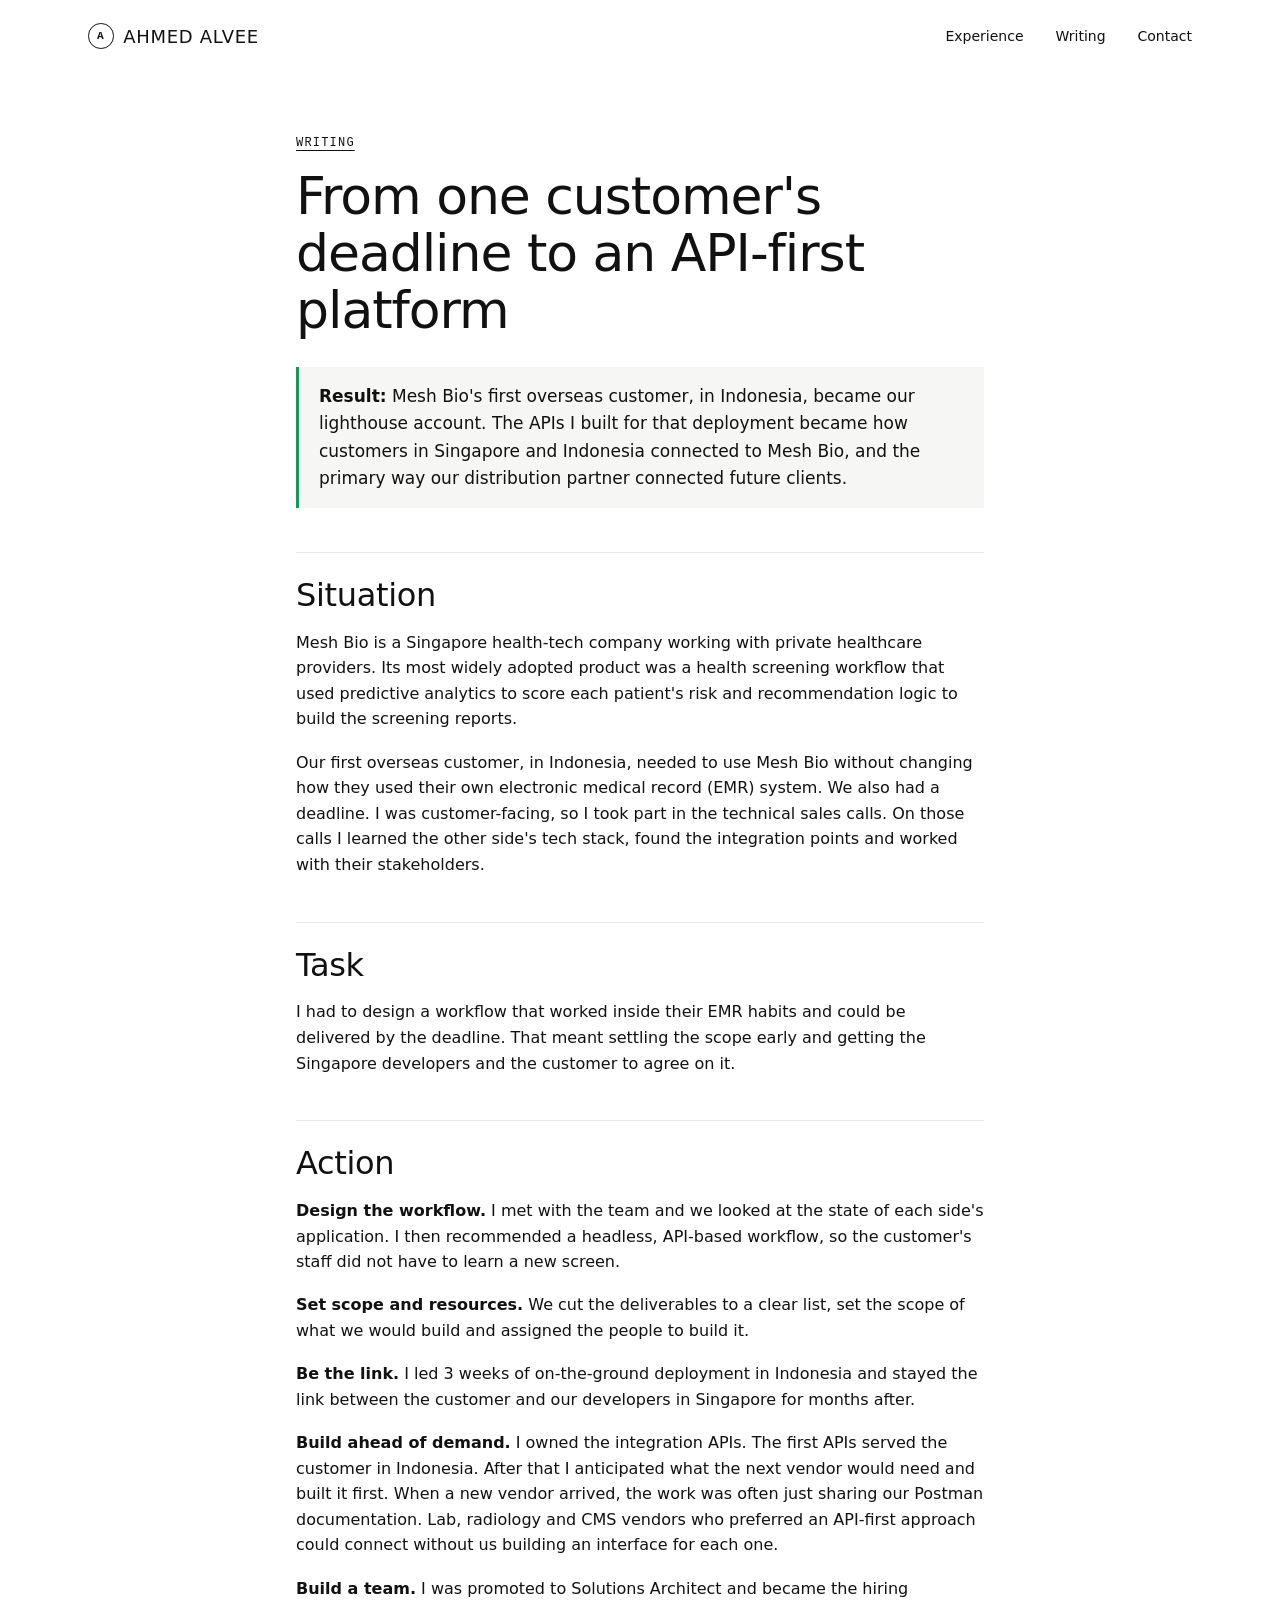
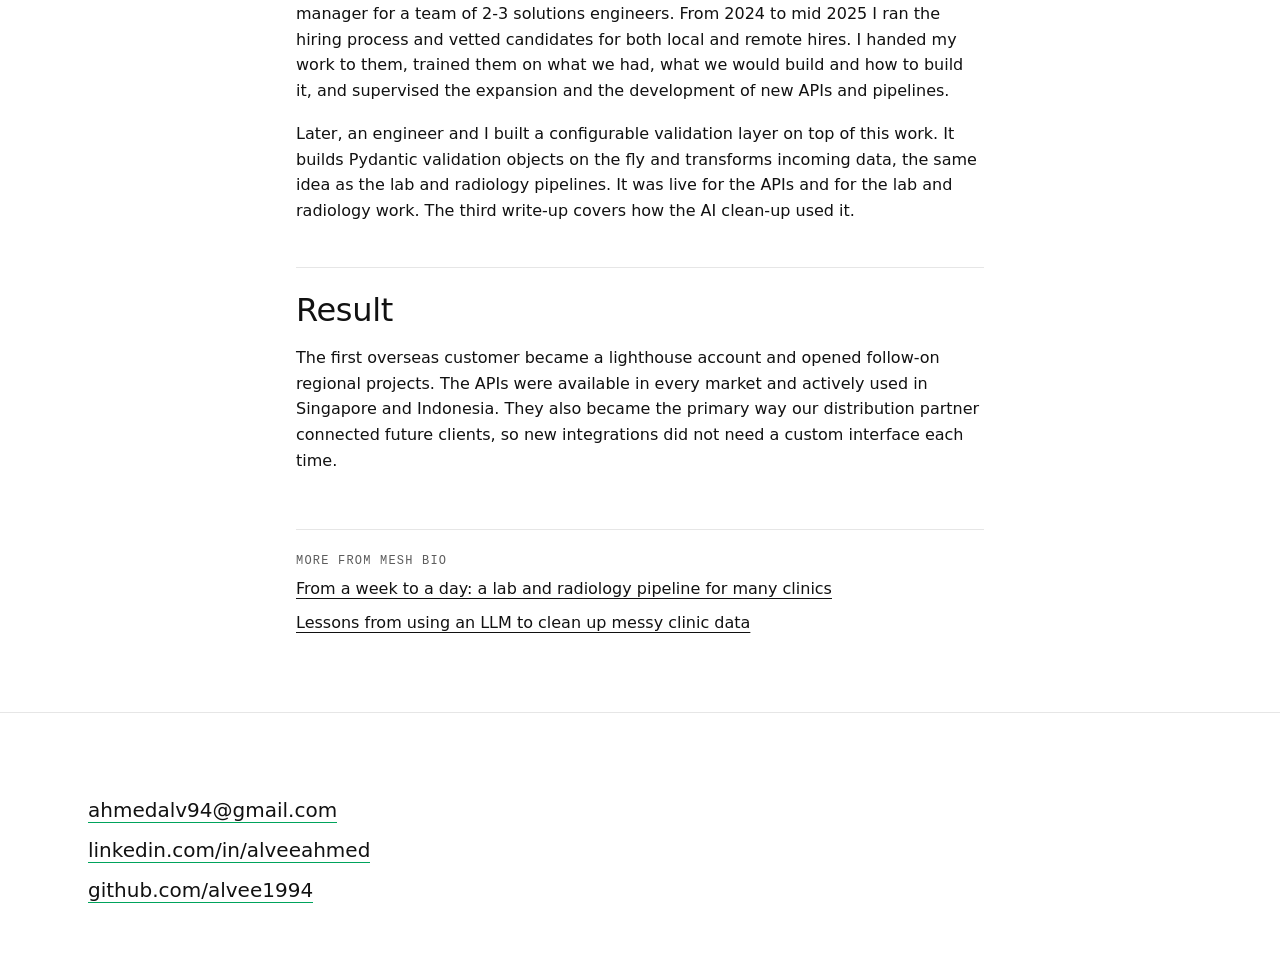
==== writing/apis.html @ e2379739 "feat: add three Mesh Bio write-ups and refresh experience copy Add writing/ pages (pipeline, integra" ====
<!doctype html>
<html lang="en">
<head>
<meta charset="utf-8">
<meta name="viewport" content="width=device-width,initial-scale=1">
<meta http-equiv="Content-Security-Policy" content="default-src 'none'; style-src 'self' https://fonts.googleapis.com; font-src https://fonts.gstatic.com; img-src 'self' data:; base-uri 'none'; form-action 'none'">
<title>From one customer&#x27;s deadline to an API-first platform | Ahmed Alvee</title>
<meta name="description" content="Mesh Bio&#x27;s first overseas customer, in Indonesia, became our lighthouse account. The APIs I built for that deployment became how customers in Singapore and Indonesia connected to Mesh Bio, and the primary way our distribution partner connected future clients.">
<meta name="author" content="Ahmed Alvee">
<meta name="robots" content="index, follow, max-snippet:-1, max-image-preview:large">
<link rel="canonical" href="https://alvee1994.github.io/portfolio/writing/apis.html">
<meta property="og:type" content="article">
<meta property="og:title" content="From one customer&#x27;s deadline to an API-first platform">
<meta property="og:description" content="Mesh Bio&#x27;s first overseas customer, in Indonesia, became our lighthouse account. The APIs I built for that deployment became how customers in Singapore and Indonesia connected to Mesh Bio, and the primary way our distribution partner connected future clients.">
<meta property="og:url" content="https://alvee1994.github.io/portfolio/writing/apis.html">
<meta property="og:image" content="https://alvee1994.github.io/portfolio/assets/ahmed-alvee.jpg">
<meta name="twitter:card" content="summary">
<link rel="stylesheet" href="https://fonts.googleapis.com/css2?family=Inter:wght@400;600&family=JetBrains+Mono:wght@400;500;600&family=Space+Grotesk:wght@400;500&display=swap">
<link rel="stylesheet" href="style.css">
</head>
<body>
<div class="bar"><div class="wrap"><b><i>A</i><a href="../">Ahmed Alvee</a></b><a href="../#work">Experience</a><a href="../#writing">Writing</a><a href="../#contact">Contact</a></div></div>
<main class="wrap article">
<p class="crumb"><a href="../#writing">Writing</a></p>
<h1>From one customer&#x27;s deadline to an API-first platform</h1>
<p class="result"><strong>Result:</strong> Mesh Bio's first overseas customer, in Indonesia, became our lighthouse account. The APIs I built for that deployment became how customers in Singapore and Indonesia connected to Mesh Bio, and the primary way our distribution partner connected future clients.</p>
<h2>Situation</h2>
<p>Mesh Bio is a Singapore health-tech company working with private healthcare providers. Its most widely adopted product was a health screening workflow that used predictive analytics to score each patient's risk and recommendation logic to build the screening reports.</p>
<p>Our first overseas customer, in Indonesia, needed to use Mesh Bio without changing how they used their own electronic medical record (EMR) system. We also had a deadline. I was customer-facing, so I took part in the technical sales calls. On those calls I learned the other side's tech stack, found the integration points and worked with their stakeholders.</p>
<h2>Task</h2>
<p>I had to design a workflow that worked inside their EMR habits and could be delivered by the deadline. That meant settling the scope early and getting the Singapore developers and the customer to agree on it.</p>
<h2>Action</h2>
<p><strong>Design the workflow.</strong> I met with the team and we looked at the state of each side's application. I then recommended a headless, API-based workflow, so the customer's staff did not have to learn a new screen.</p>
<p><strong>Set scope and resources.</strong> We cut the deliverables to a clear list, set the scope of what we would build and assigned the people to build it.</p>
<p><strong>Be the link.</strong> I led 3 weeks of on-the-ground deployment in Indonesia and stayed the link between the customer and our developers in Singapore for months after.</p>
<p><strong>Build ahead of demand.</strong> I owned the integration APIs. The first APIs served the customer in Indonesia. After that I anticipated what the next vendor would need and built it first. When a new vendor arrived, the work was often just sharing our Postman documentation. Lab, radiology and CMS vendors who preferred an API-first approach could connect without us building an interface for each one.</p>
<p><strong>Build a team.</strong> I was promoted to Solutions Architect and became the hiring manager for a team of 2-3 solutions engineers. From 2024 to mid 2025 I ran the hiring process and vetted candidates for both local and remote hires. I handed my work to them, trained them on what we had, what we would build and how to build it, and supervised the expansion and the development of new APIs and pipelines.</p>
<p>Later, an engineer and I built a configurable validation layer on top of this work. It builds Pydantic validation objects on the fly and transforms incoming data, the same idea as the lab and radiology pipelines. It was live for the APIs and for the lab and radiology work. The third write-up covers how the AI clean-up used it.</p>
<h2>Result</h2>
<p>The first overseas customer became a lighthouse account and opened follow-on regional projects. The APIs were available in every market and actively used in Singapore and Indonesia. They also became the primary way our distribution partner connected future clients, so new integrations did not need a custom interface each time.</p>
<nav class="more" aria-label="More writing">
<span>More from Mesh Bio</span>
<a href="pipeline.html">From a week to a day: a lab and radiology pipeline for many clinics</a>
<a href="llm-lessons.html">Lessons from using an LLM to clean up messy clinic data</a>
</nav>
</main>
<footer id="contact"><div class="wrap"><p><a href="mailto:ahmedalv94@gmail.com">ahmedalv94@gmail.com</a><br><a href="https://linkedin.com/in/alveeahmed">linkedin.com/in/alveeahmed</a><br><a href="https://github.com/alvee1994">github.com/alvee1994</a></p></div></footer>
</body>
</html>
---- writing/style.css ----
:root { --accent:#00a35c; --ink:#111; --muted:#5c5c5c; --line:#e6e6e6; --bg:#fff; --soft:#f6f6f4;
  --mono:"JetBrains Mono",ui-monospace,monospace; --sans:"Space Grotesk",system-ui,sans-serif; }
* { box-sizing:border-box; }
html { scroll-behavior:smooth; }
body { margin:0; background:var(--bg); color:var(--ink); font:1rem/1.6 Inter,system-ui,sans-serif; -webkit-font-smoothing:antialiased; }
a { color:inherit; }
.wrap { max-width:72rem; margin:0 auto; padding:0 1.5rem; }
h1, h2 { font-family:var(--sans); font-weight:400; margin:0; }

.bar { position:sticky; top:0; z-index:4; background:rgba(255,255,255,.85); -webkit-backdrop-filter:blur(12px); backdrop-filter:blur(12px); }
.bar .wrap { display:flex; align-items:center; gap:2rem; height:4.5rem; font-size:.875rem; }
.bar b { font:500 1.125rem var(--sans); letter-spacing:.04em; text-transform:uppercase; margin-right:auto; display:flex; align-items:center; gap:.6rem; }
.bar b a { text-decoration:none; }
.bar b i { width:1.6rem; height:1.6rem; border:1.5px solid var(--ink); border-radius:50%; display:grid; place-items:center; font:600 .7rem var(--mono); font-style:normal; }
.bar a { text-decoration:none; }
.bar a:hover { color:var(--accent); }
@media (max-width:40rem) {
  body { overflow-x:hidden; }
  .bar .wrap { gap:1rem; height:3.75rem; font-size:.8125rem; }
  .bar b { font-size:.9375rem; white-space:nowrap; }
}

.article { max-width:46rem; padding-top:clamp(2rem,5vw,4rem); padding-bottom:clamp(3rem,6vw,5rem); }
.crumb { font:500 .75rem var(--mono); letter-spacing:.1em; text-transform:uppercase; margin:0 0 1.5rem; }
.crumb a { text-decoration:underline; text-underline-offset:4px; }
.crumb a:hover { color:var(--accent); }
.article h1 { font-size:clamp(2rem,5vw,3.25rem); line-height:1.1; letter-spacing:-.02em; margin-bottom:1.75rem; }
.article h2 { font-size:clamp(1.5rem,3vw,2rem); line-height:1.15; letter-spacing:-.01em; margin:2.75rem 0 1rem; padding-top:1.5rem; border-top:1px solid var(--line); }
.article p { margin:0 0 1.1rem; }
.article p.result { border-left:3px solid var(--accent); background:var(--soft); padding:1rem 1.25rem; font-size:1.0625rem; margin-bottom:1.5rem; }
.article pre { background:var(--soft); border:1px solid var(--line); padding:1rem 1.25rem; overflow-x:auto; font:.8125rem/1.6 var(--mono); margin:0 0 1.25rem; }
.article em { color:var(--muted); }

.more { margin-top:3.5rem; padding-top:1.5rem; border-top:1px solid var(--line); display:flex; flex-direction:column; gap:.5rem; }
.more span { font:500 .75rem var(--mono); letter-spacing:.1em; text-transform:uppercase; color:var(--muted); }
.more a { text-decoration:underline; text-underline-offset:4px; }
.more a:hover { color:var(--accent); }

footer { padding:clamp(3rem,6vw,5rem) 0 4rem; border-top:1px solid var(--line); }
footer p { font:400 1.25rem/2 var(--sans); margin:0; }
footer a { text-decoration:none; border-bottom:1px solid var(--accent); }
footer a:hover { color:var(--accent); }

@media (prefers-reduced-motion:reduce) { html { scroll-behavior:auto; } }
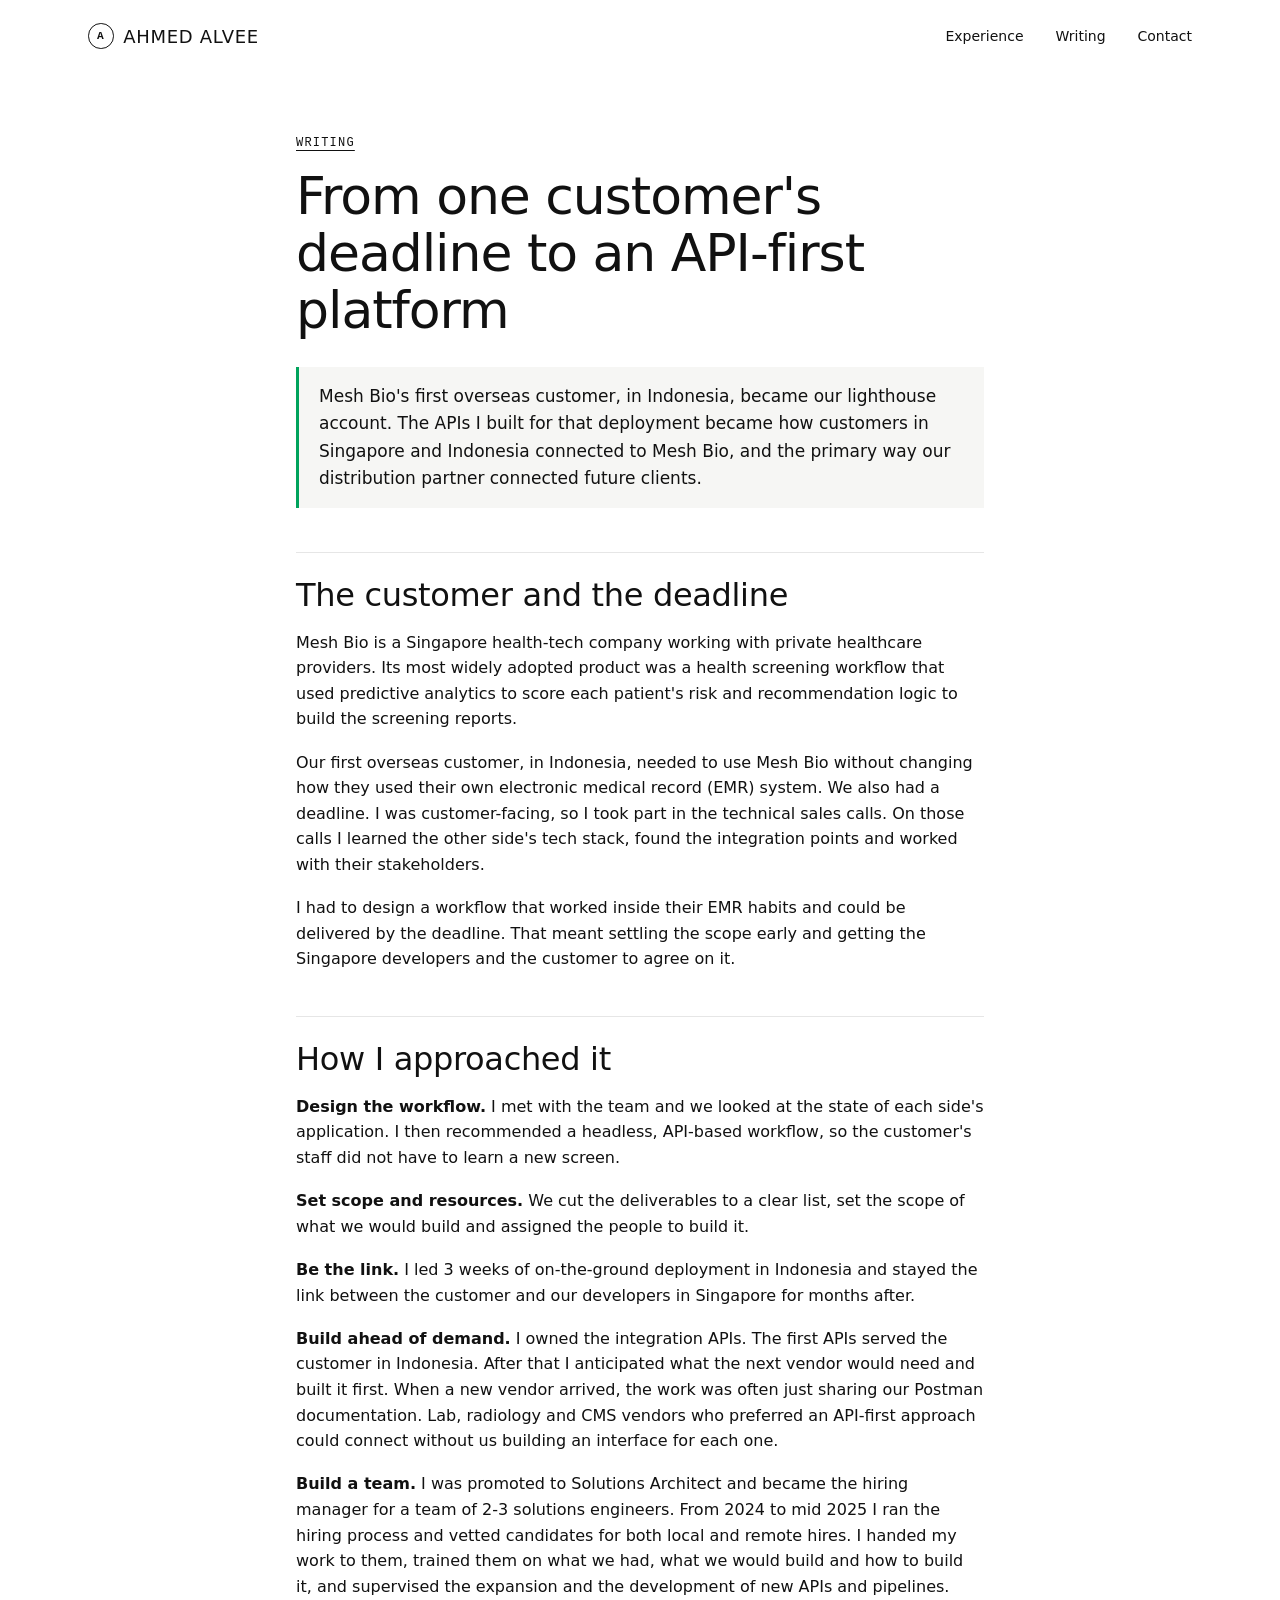
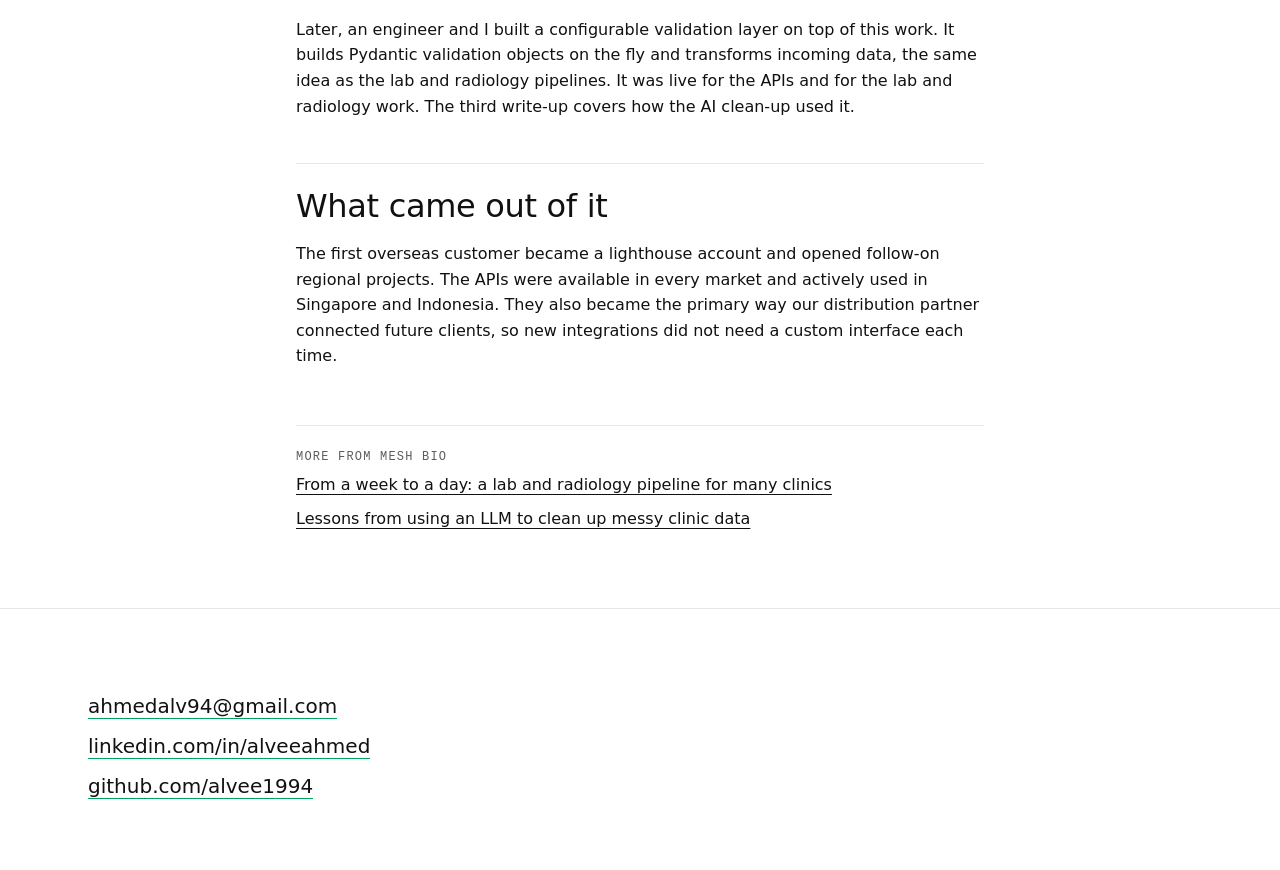
==== commit fd39d119: "fix: drop STAR labels from write-up headings and lead Use topical headings and a plain lead paragrap" ====
--- a/writing/apis.html
+++ b/writing/apis.html
@@ -23,20 +23,19 @@
 <main class="wrap article">
 <p class="crumb"><a href="../#writing">Writing</a></p>
 <h1>From one customer&#x27;s deadline to an API-first platform</h1>
-<p class="result"><strong>Result:</strong> Mesh Bio's first overseas customer, in Indonesia, became our lighthouse account. The APIs I built for that deployment became how customers in Singapore and Indonesia connected to Mesh Bio, and the primary way our distribution partner connected future clients.</p>
-<h2>Situation</h2>
+<p class="result">Mesh Bio's first overseas customer, in Indonesia, became our lighthouse account. The APIs I built for that deployment became how customers in Singapore and Indonesia connected to Mesh Bio, and the primary way our distribution partner connected future clients.</p>
+<h2>The customer and the deadline</h2>
 <p>Mesh Bio is a Singapore health-tech company working with private healthcare providers. Its most widely adopted product was a health screening workflow that used predictive analytics to score each patient's risk and recommendation logic to build the screening reports.</p>
 <p>Our first overseas customer, in Indonesia, needed to use Mesh Bio without changing how they used their own electronic medical record (EMR) system. We also had a deadline. I was customer-facing, so I took part in the technical sales calls. On those calls I learned the other side's tech stack, found the integration points and worked with their stakeholders.</p>
-<h2>Task</h2>
 <p>I had to design a workflow that worked inside their EMR habits and could be delivered by the deadline. That meant settling the scope early and getting the Singapore developers and the customer to agree on it.</p>
-<h2>Action</h2>
+<h2>How I approached it</h2>
 <p><strong>Design the workflow.</strong> I met with the team and we looked at the state of each side's application. I then recommended a headless, API-based workflow, so the customer's staff did not have to learn a new screen.</p>
 <p><strong>Set scope and resources.</strong> We cut the deliverables to a clear list, set the scope of what we would build and assigned the people to build it.</p>
 <p><strong>Be the link.</strong> I led 3 weeks of on-the-ground deployment in Indonesia and stayed the link between the customer and our developers in Singapore for months after.</p>
 <p><strong>Build ahead of demand.</strong> I owned the integration APIs. The first APIs served the customer in Indonesia. After that I anticipated what the next vendor would need and built it first. When a new vendor arrived, the work was often just sharing our Postman documentation. Lab, radiology and CMS vendors who preferred an API-first approach could connect without us building an interface for each one.</p>
 <p><strong>Build a team.</strong> I was promoted to Solutions Architect and became the hiring manager for a team of 2-3 solutions engineers. From 2024 to mid 2025 I ran the hiring process and vetted candidates for both local and remote hires. I handed my work to them, trained them on what we had, what we would build and how to build it, and supervised the expansion and the development of new APIs and pipelines.</p>
 <p>Later, an engineer and I built a configurable validation layer on top of this work. It builds Pydantic validation objects on the fly and transforms incoming data, the same idea as the lab and radiology pipelines. It was live for the APIs and for the lab and radiology work. The third write-up covers how the AI clean-up used it.</p>
-<h2>Result</h2>
+<h2>What came out of it</h2>
 <p>The first overseas customer became a lighthouse account and opened follow-on regional projects. The APIs were available in every market and actively used in Singapore and Indonesia. They also became the primary way our distribution partner connected future clients, so new integrations did not need a custom interface each time.</p>
 <nav class="more" aria-label="More writing">
 <span>More from Mesh Bio</span>
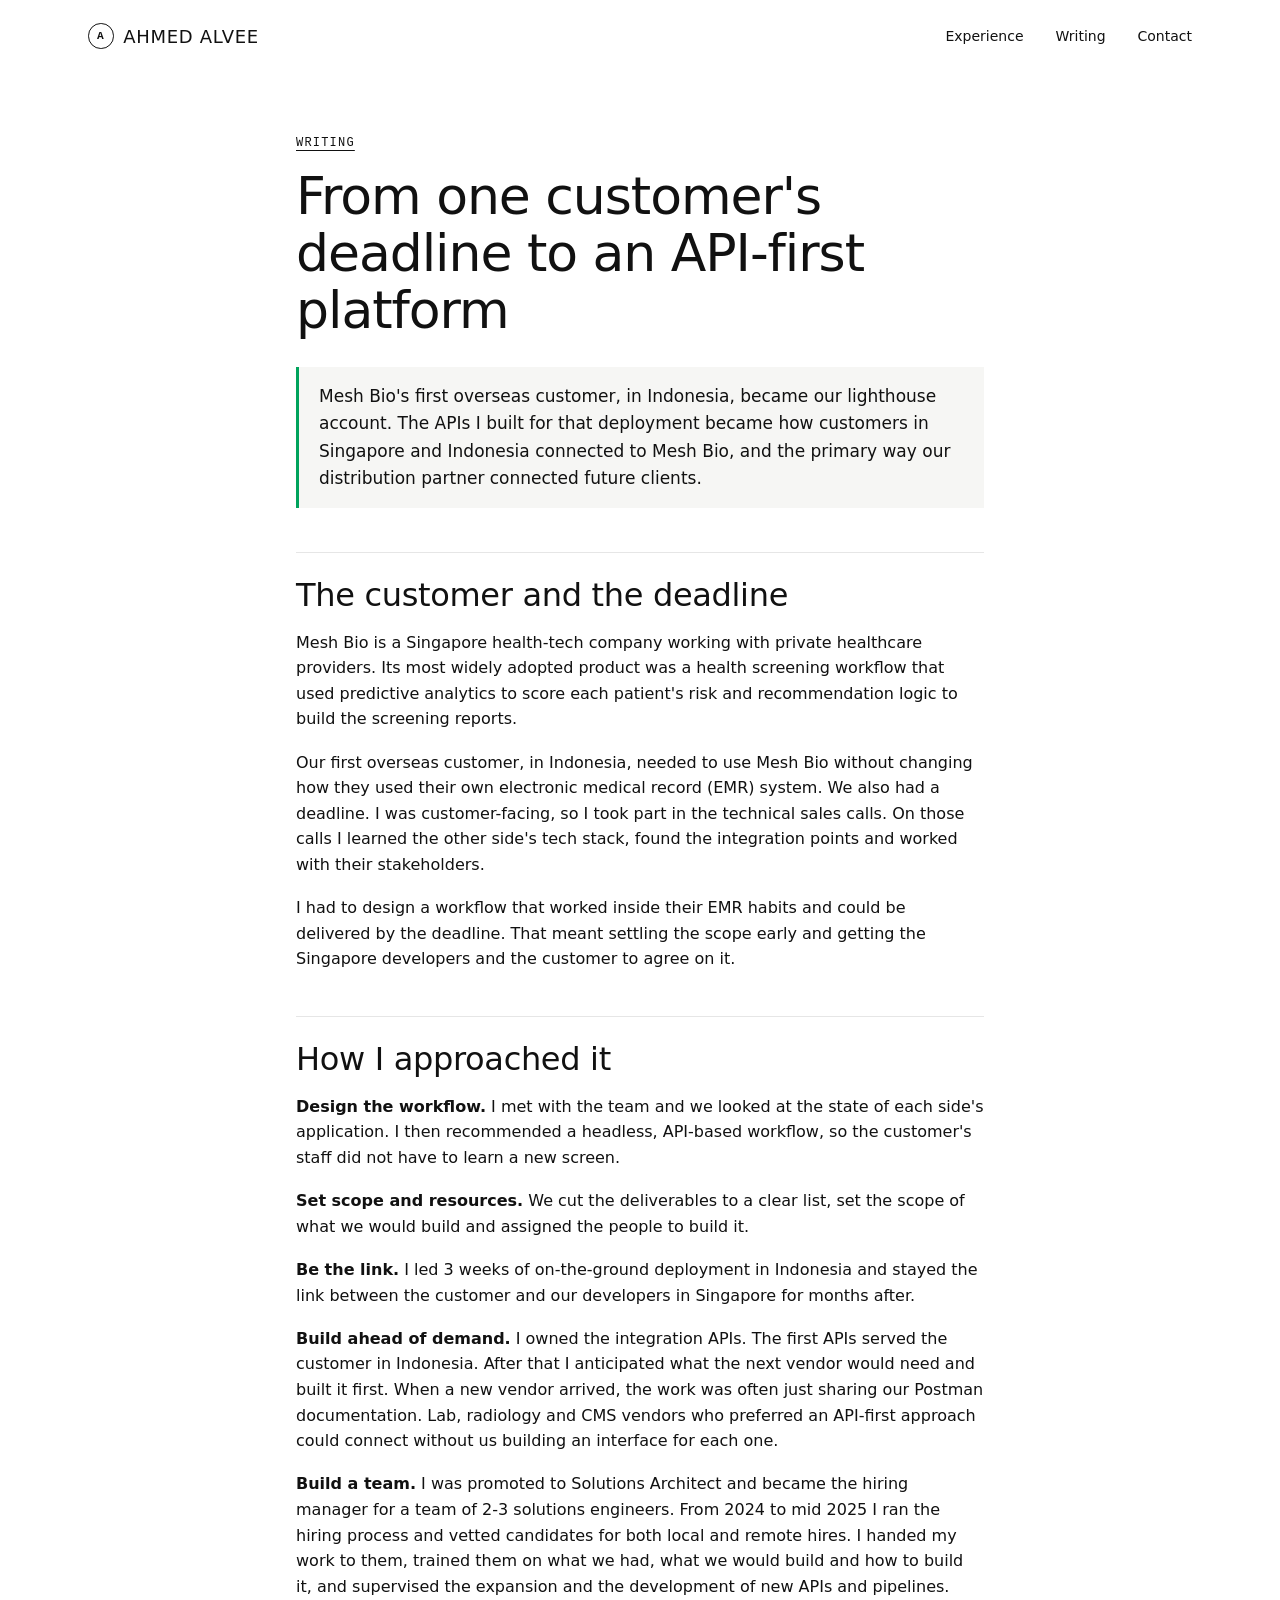
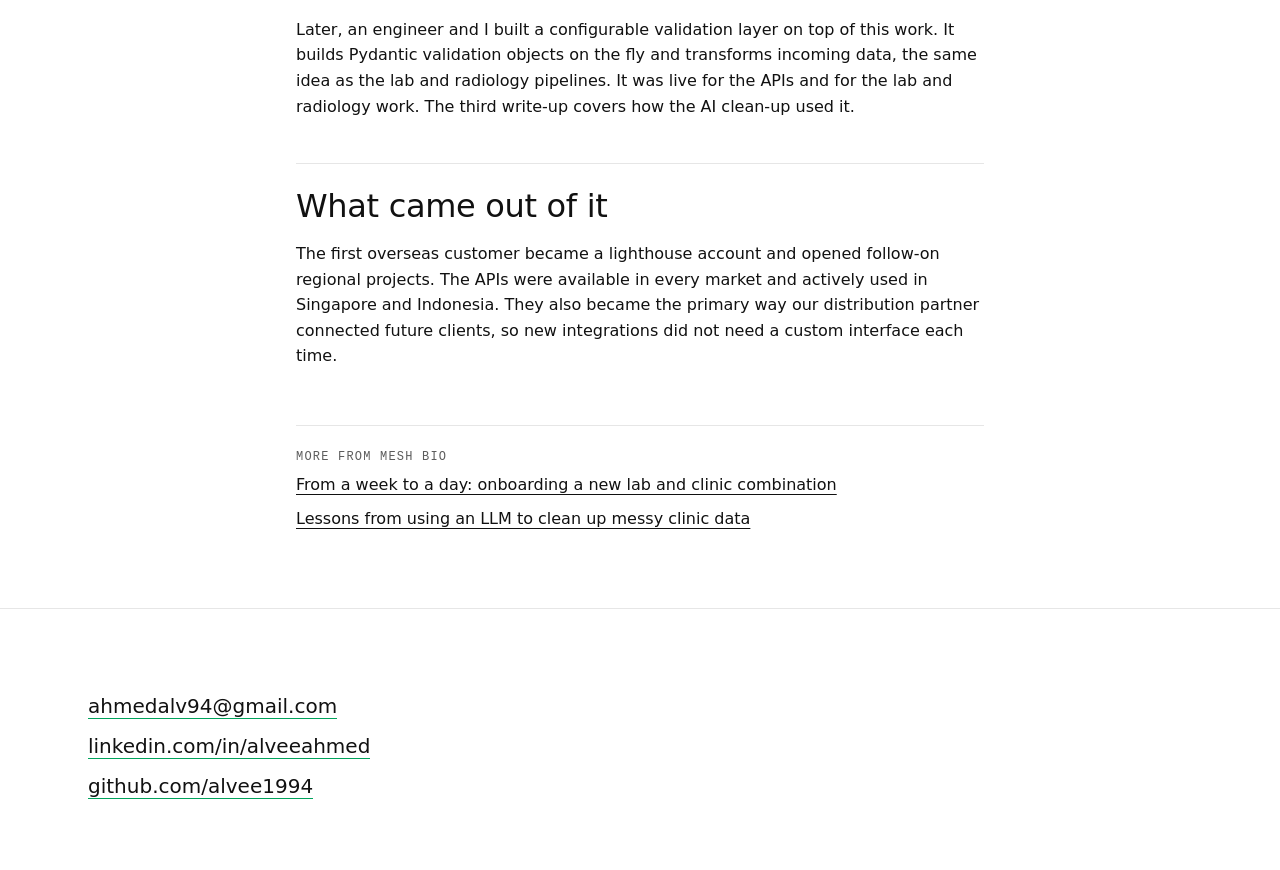
==== commit c4c1b433: "fix: correct the week-to-a-day claim to onboarding a new lab and clinic combination The result was d" ====
--- a/writing/apis.html
+++ b/writing/apis.html
@@ -39,7 +39,7 @@
 <p>The first overseas customer became a lighthouse account and opened follow-on regional projects. The APIs were available in every market and actively used in Singapore and Indonesia. They also became the primary way our distribution partner connected future clients, so new integrations did not need a custom interface each time.</p>
 <nav class="more" aria-label="More writing">
 <span>More from Mesh Bio</span>
-<a href="pipeline.html">From a week to a day: a lab and radiology pipeline for many clinics</a>
+<a href="pipeline.html">From a week to a day: onboarding a new lab and clinic combination</a>
 <a href="llm-lessons.html">Lessons from using an LLM to clean up messy clinic data</a>
 </nav>
 </main>
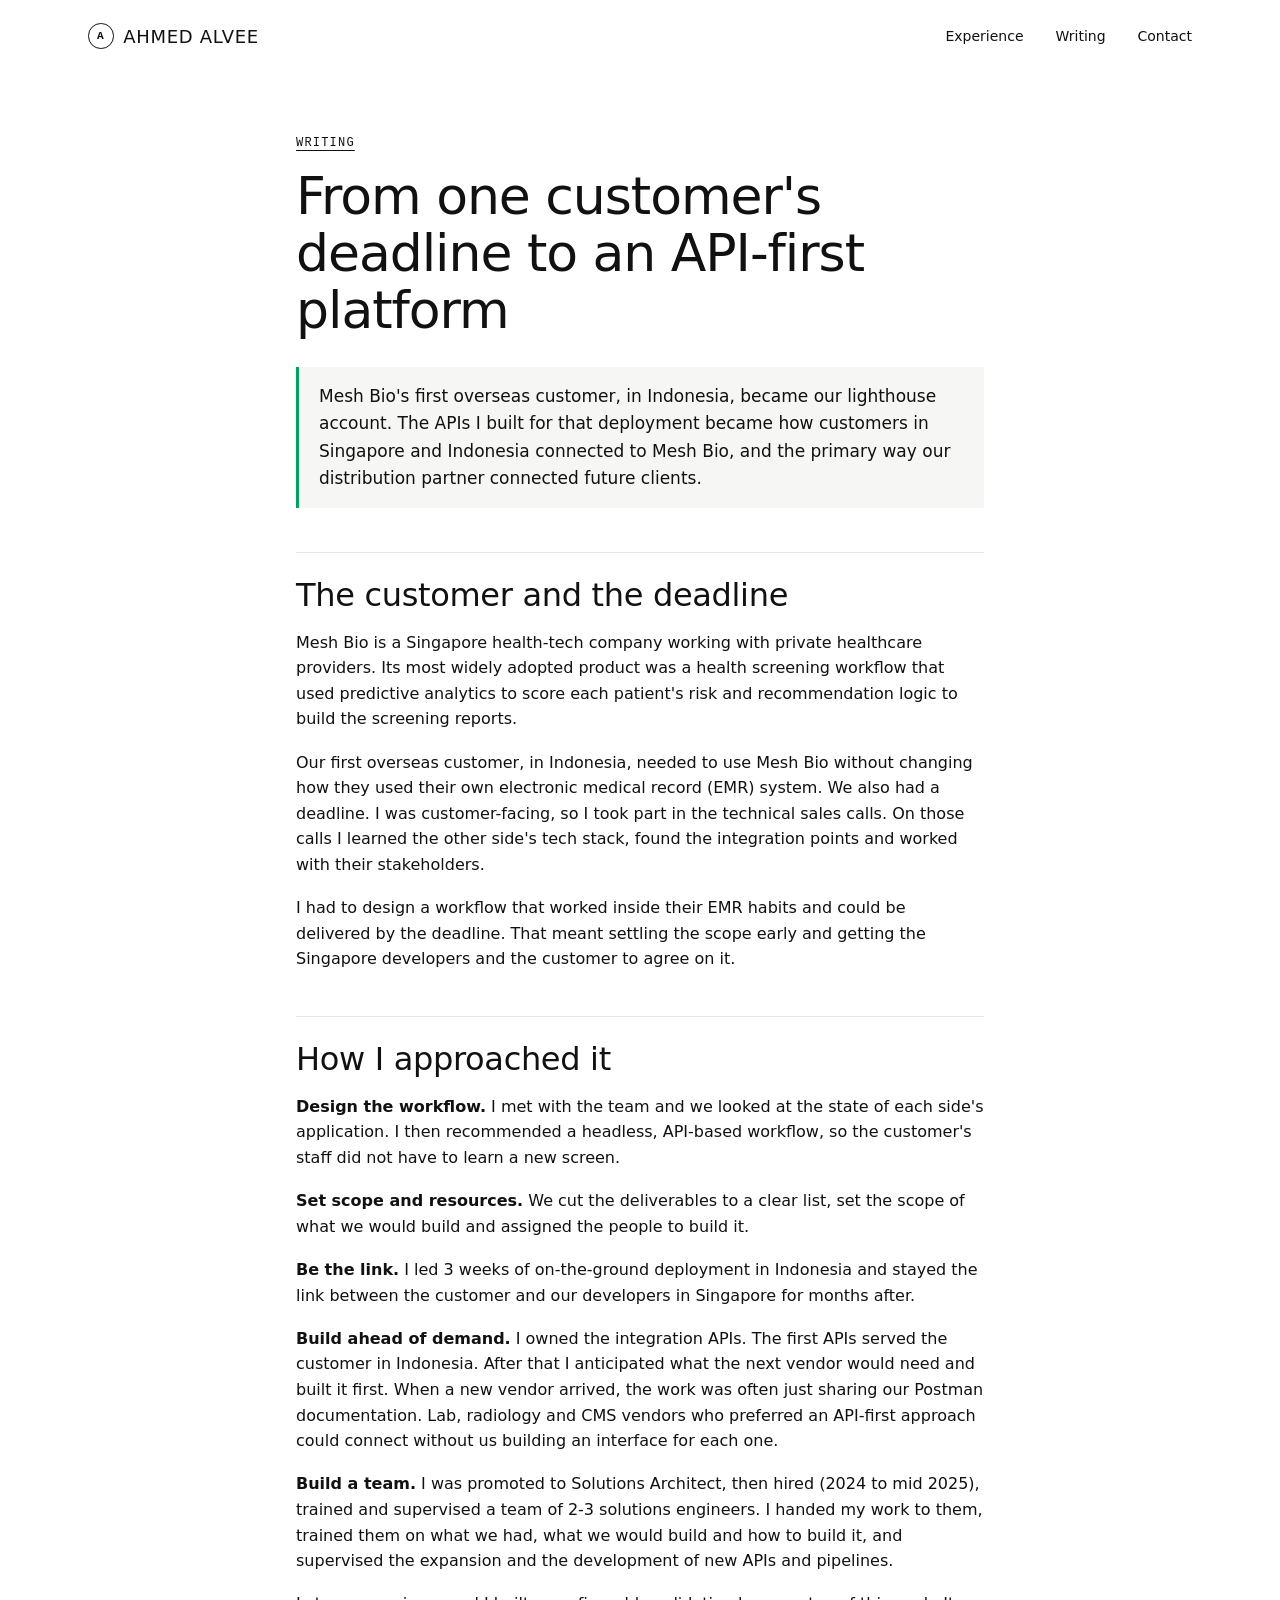
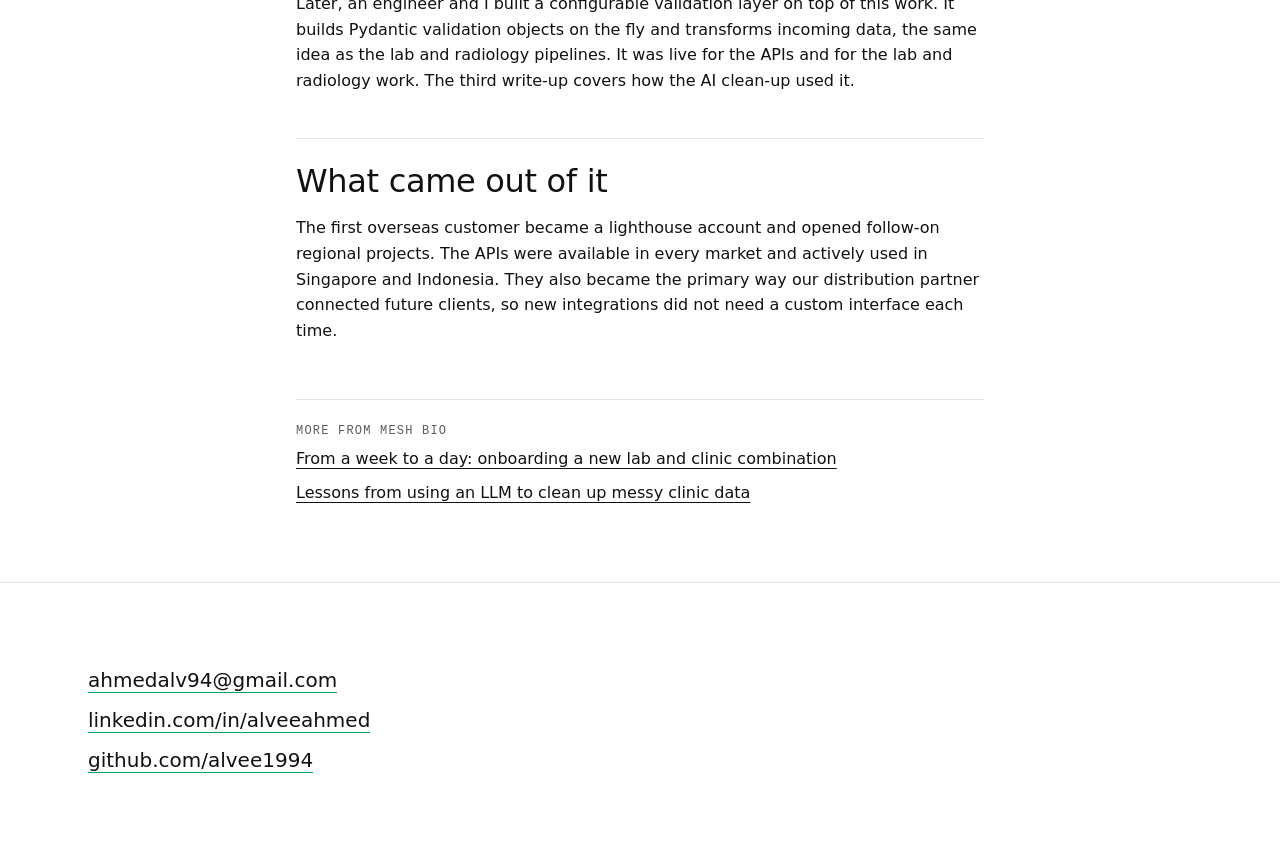
==== commit 290346d1: "feat: align portfolio with the new CV, fix accessibility and chat UX, update CV download Co-Authored" ====
--- a/writing/apis.html
+++ b/writing/apis.html
@@ -33,7 +33,7 @@
 <p><strong>Set scope and resources.</strong> We cut the deliverables to a clear list, set the scope of what we would build and assigned the people to build it.</p>
 <p><strong>Be the link.</strong> I led 3 weeks of on-the-ground deployment in Indonesia and stayed the link between the customer and our developers in Singapore for months after.</p>
 <p><strong>Build ahead of demand.</strong> I owned the integration APIs. The first APIs served the customer in Indonesia. After that I anticipated what the next vendor would need and built it first. When a new vendor arrived, the work was often just sharing our Postman documentation. Lab, radiology and CMS vendors who preferred an API-first approach could connect without us building an interface for each one.</p>
-<p><strong>Build a team.</strong> I was promoted to Solutions Architect and became the hiring manager for a team of 2-3 solutions engineers. From 2024 to mid 2025 I ran the hiring process and vetted candidates for both local and remote hires. I handed my work to them, trained them on what we had, what we would build and how to build it, and supervised the expansion and the development of new APIs and pipelines.</p>
+<p><strong>Build a team.</strong> I was promoted to Solutions Architect, then hired (2024 to mid 2025), trained and supervised a team of 2-3 solutions engineers. I handed my work to them, trained them on what we had, what we would build and how to build it, and supervised the expansion and the development of new APIs and pipelines.</p>
 <p>Later, an engineer and I built a configurable validation layer on top of this work. It builds Pydantic validation objects on the fly and transforms incoming data, the same idea as the lab and radiology pipelines. It was live for the APIs and for the lab and radiology work. The third write-up covers how the AI clean-up used it.</p>
 <h2>What came out of it</h2>
 <p>The first overseas customer became a lighthouse account and opened follow-on regional projects. The APIs were available in every market and actively used in Singapore and Indonesia. They also became the primary way our distribution partner connected future clients, so new integrations did not need a custom interface each time.</p>
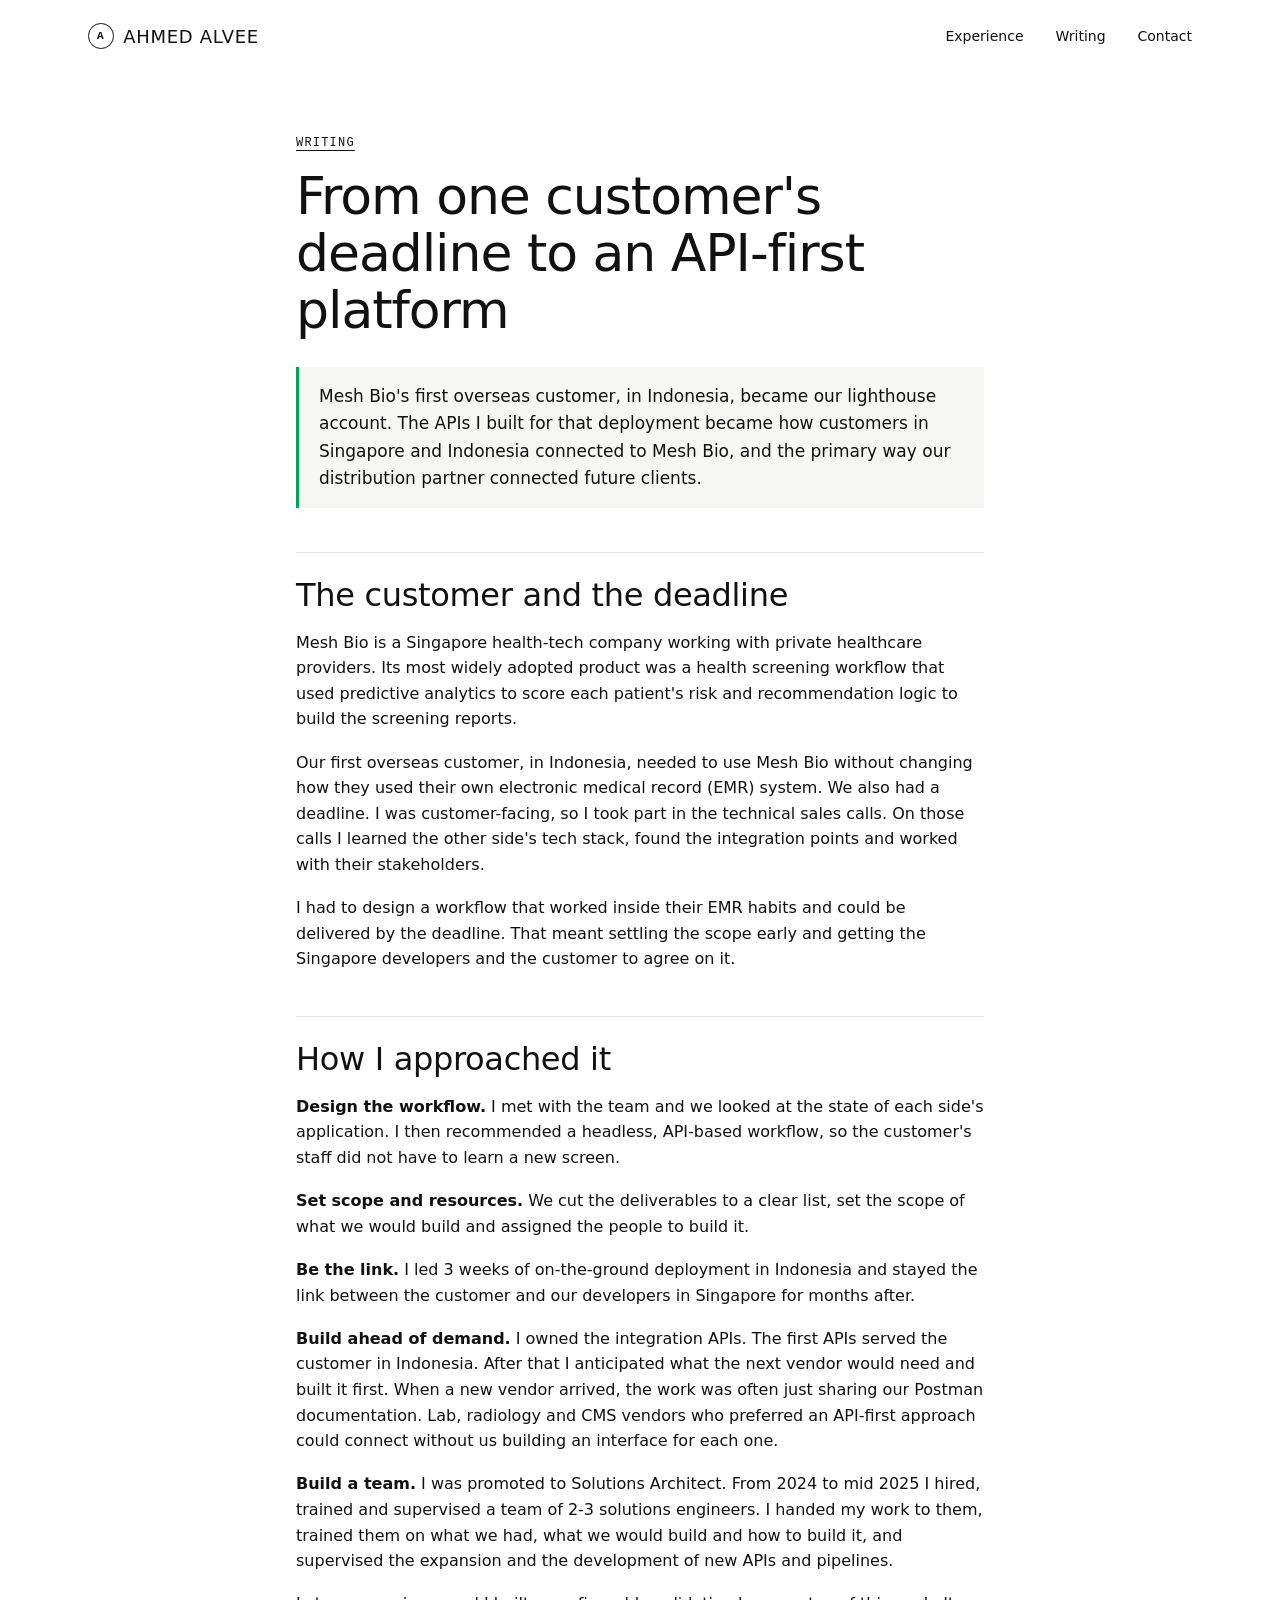
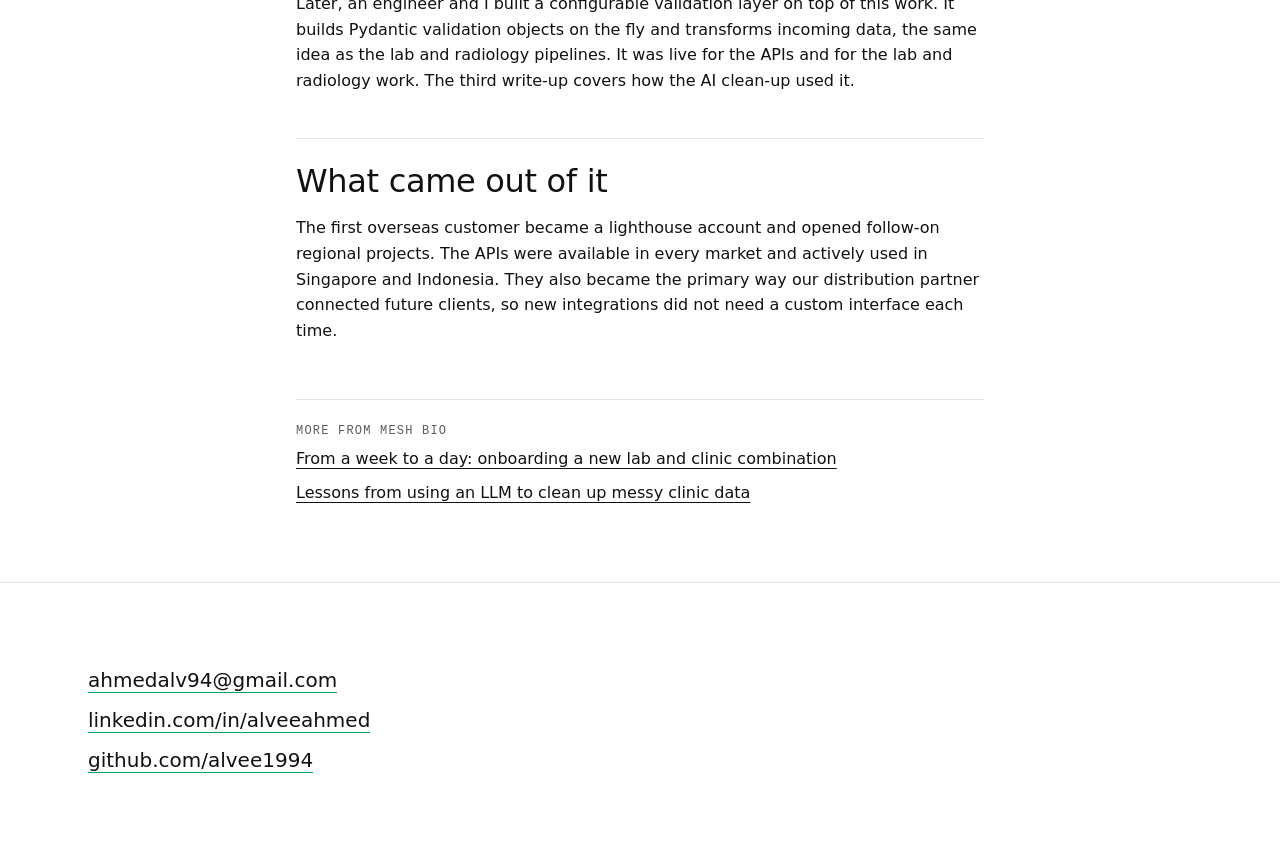
==== commit 9262c122: "copy: separate the promotion from the hiring period in apis.html Co-Authored-By: Claude Sonnet 5.5 <" ====
--- a/writing/apis.html
+++ b/writing/apis.html
@@ -33,7 +33,7 @@
 <p><strong>Set scope and resources.</strong> We cut the deliverables to a clear list, set the scope of what we would build and assigned the people to build it.</p>
 <p><strong>Be the link.</strong> I led 3 weeks of on-the-ground deployment in Indonesia and stayed the link between the customer and our developers in Singapore for months after.</p>
 <p><strong>Build ahead of demand.</strong> I owned the integration APIs. The first APIs served the customer in Indonesia. After that I anticipated what the next vendor would need and built it first. When a new vendor arrived, the work was often just sharing our Postman documentation. Lab, radiology and CMS vendors who preferred an API-first approach could connect without us building an interface for each one.</p>
-<p><strong>Build a team.</strong> I was promoted to Solutions Architect, then hired (2024 to mid 2025), trained and supervised a team of 2-3 solutions engineers. I handed my work to them, trained them on what we had, what we would build and how to build it, and supervised the expansion and the development of new APIs and pipelines.</p>
+<p><strong>Build a team.</strong> I was promoted to Solutions Architect. From 2024 to mid 2025 I hired, trained and supervised a team of 2-3 solutions engineers. I handed my work to them, trained them on what we had, what we would build and how to build it, and supervised the expansion and the development of new APIs and pipelines.</p>
 <p>Later, an engineer and I built a configurable validation layer on top of this work. It builds Pydantic validation objects on the fly and transforms incoming data, the same idea as the lab and radiology pipelines. It was live for the APIs and for the lab and radiology work. The third write-up covers how the AI clean-up used it.</p>
 <h2>What came out of it</h2>
 <p>The first overseas customer became a lighthouse account and opened follow-on regional projects. The APIs were available in every market and actively used in Singapore and Indonesia. They also became the primary way our distribution partner connected future clients, so new integrations did not need a custom interface each time.</p>
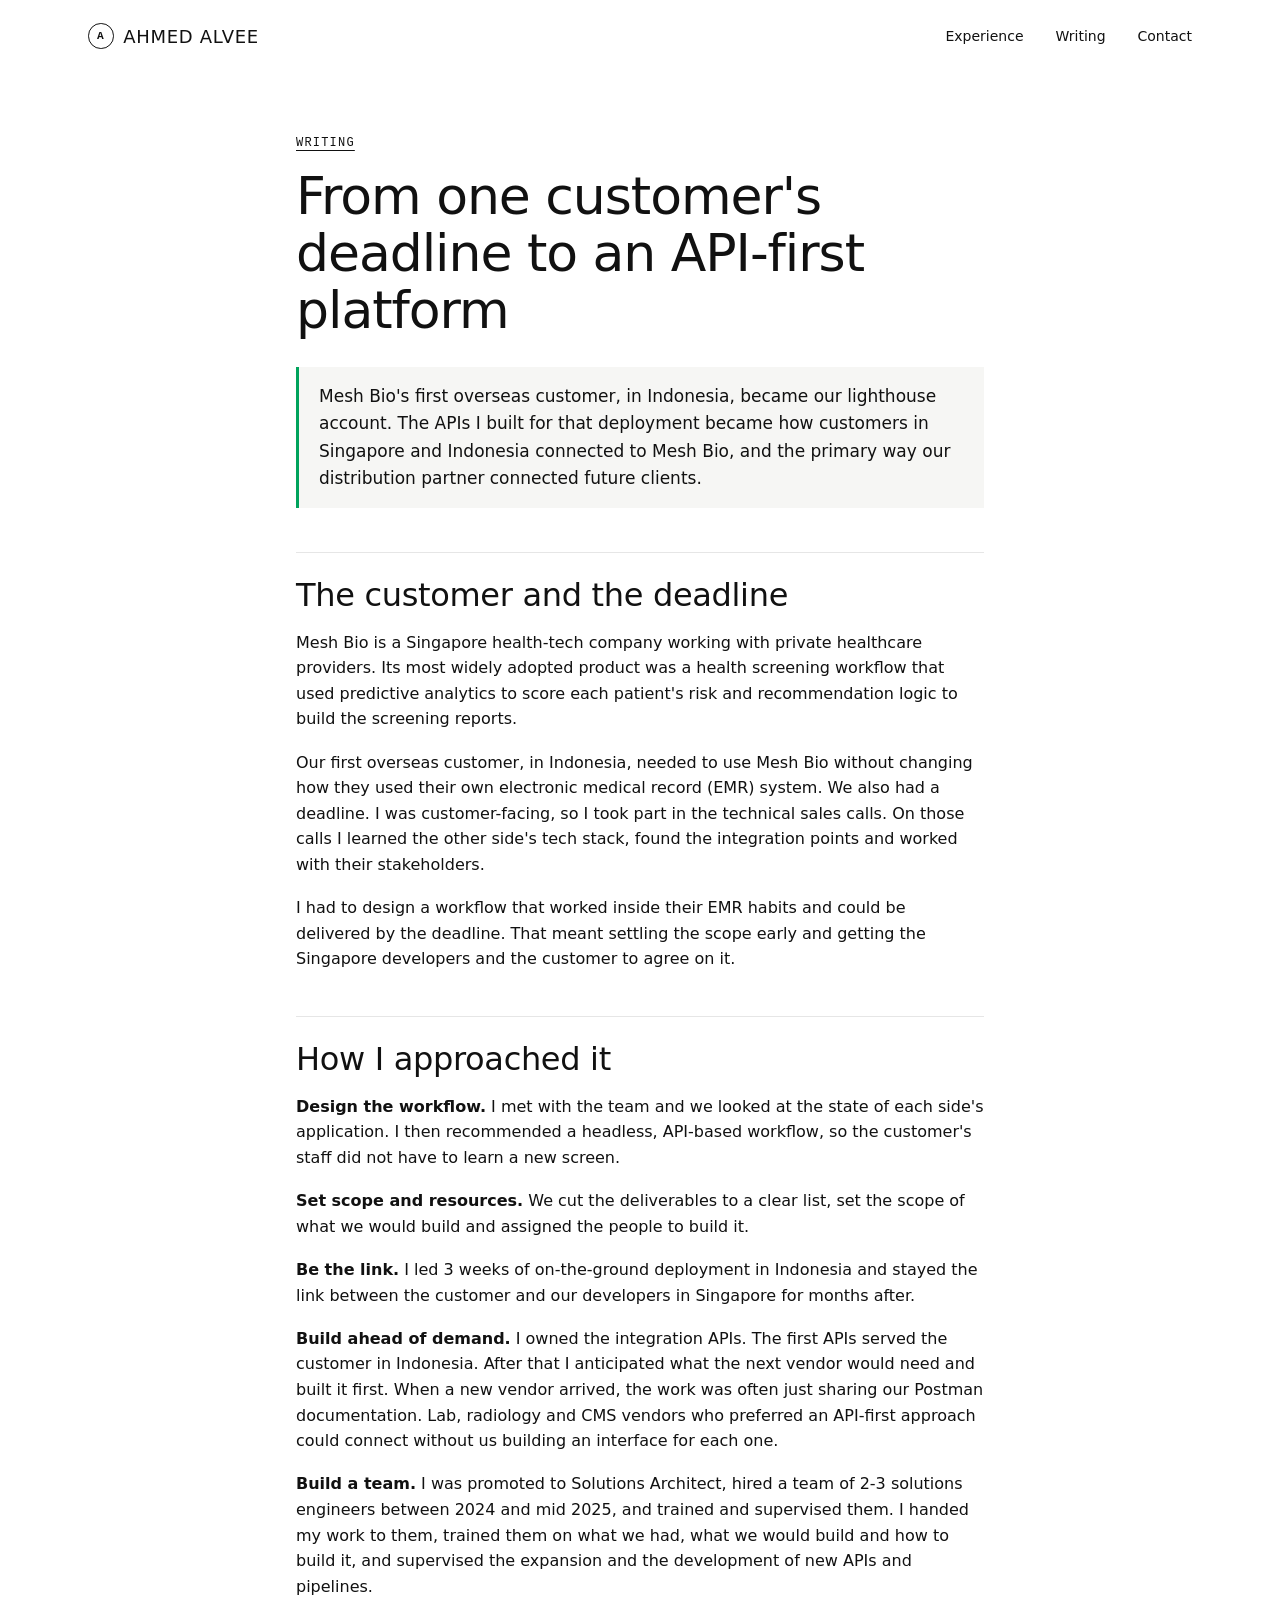
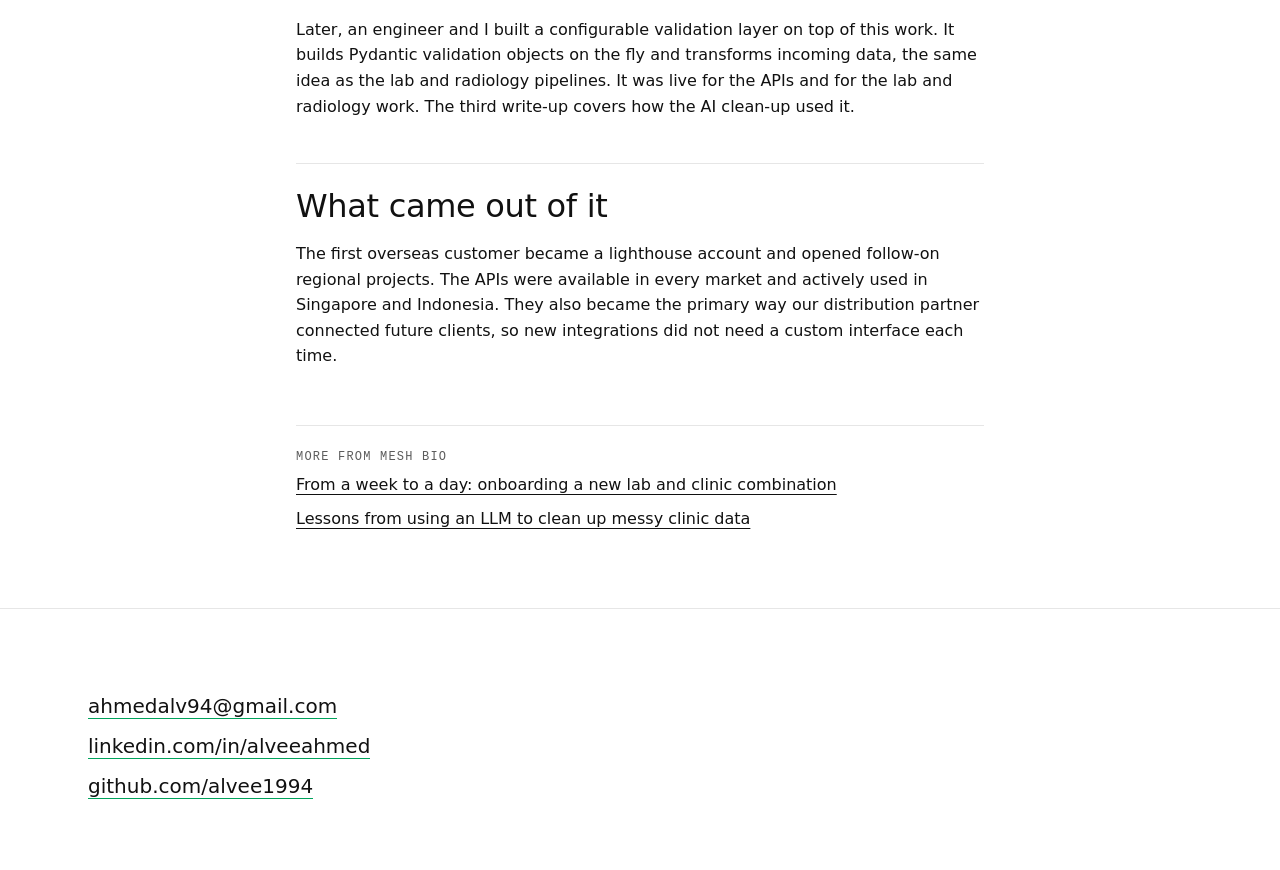
==== commit e966a54a: "copy: bind the 2024 to mid 2025 dates to the hiring only Co-Authored-By: Claude Sonnet 5.5 <noreply@" ====
--- a/writing/apis.html
+++ b/writing/apis.html
@@ -33,7 +33,7 @@
 <p><strong>Set scope and resources.</strong> We cut the deliverables to a clear list, set the scope of what we would build and assigned the people to build it.</p>
 <p><strong>Be the link.</strong> I led 3 weeks of on-the-ground deployment in Indonesia and stayed the link between the customer and our developers in Singapore for months after.</p>
 <p><strong>Build ahead of demand.</strong> I owned the integration APIs. The first APIs served the customer in Indonesia. After that I anticipated what the next vendor would need and built it first. When a new vendor arrived, the work was often just sharing our Postman documentation. Lab, radiology and CMS vendors who preferred an API-first approach could connect without us building an interface for each one.</p>
-<p><strong>Build a team.</strong> I was promoted to Solutions Architect. From 2024 to mid 2025 I hired, trained and supervised a team of 2-3 solutions engineers. I handed my work to them, trained them on what we had, what we would build and how to build it, and supervised the expansion and the development of new APIs and pipelines.</p>
+<p><strong>Build a team.</strong> I was promoted to Solutions Architect, hired a team of 2-3 solutions engineers between 2024 and mid 2025, and trained and supervised them. I handed my work to them, trained them on what we had, what we would build and how to build it, and supervised the expansion and the development of new APIs and pipelines.</p>
 <p>Later, an engineer and I built a configurable validation layer on top of this work. It builds Pydantic validation objects on the fly and transforms incoming data, the same idea as the lab and radiology pipelines. It was live for the APIs and for the lab and radiology work. The third write-up covers how the AI clean-up used it.</p>
 <h2>What came out of it</h2>
 <p>The first overseas customer became a lighthouse account and opened follow-on regional projects. The APIs were available in every market and actively used in Singapore and Indonesia. They also became the primary way our distribution partner connected future clients, so new integrations did not need a custom interface each time.</p>
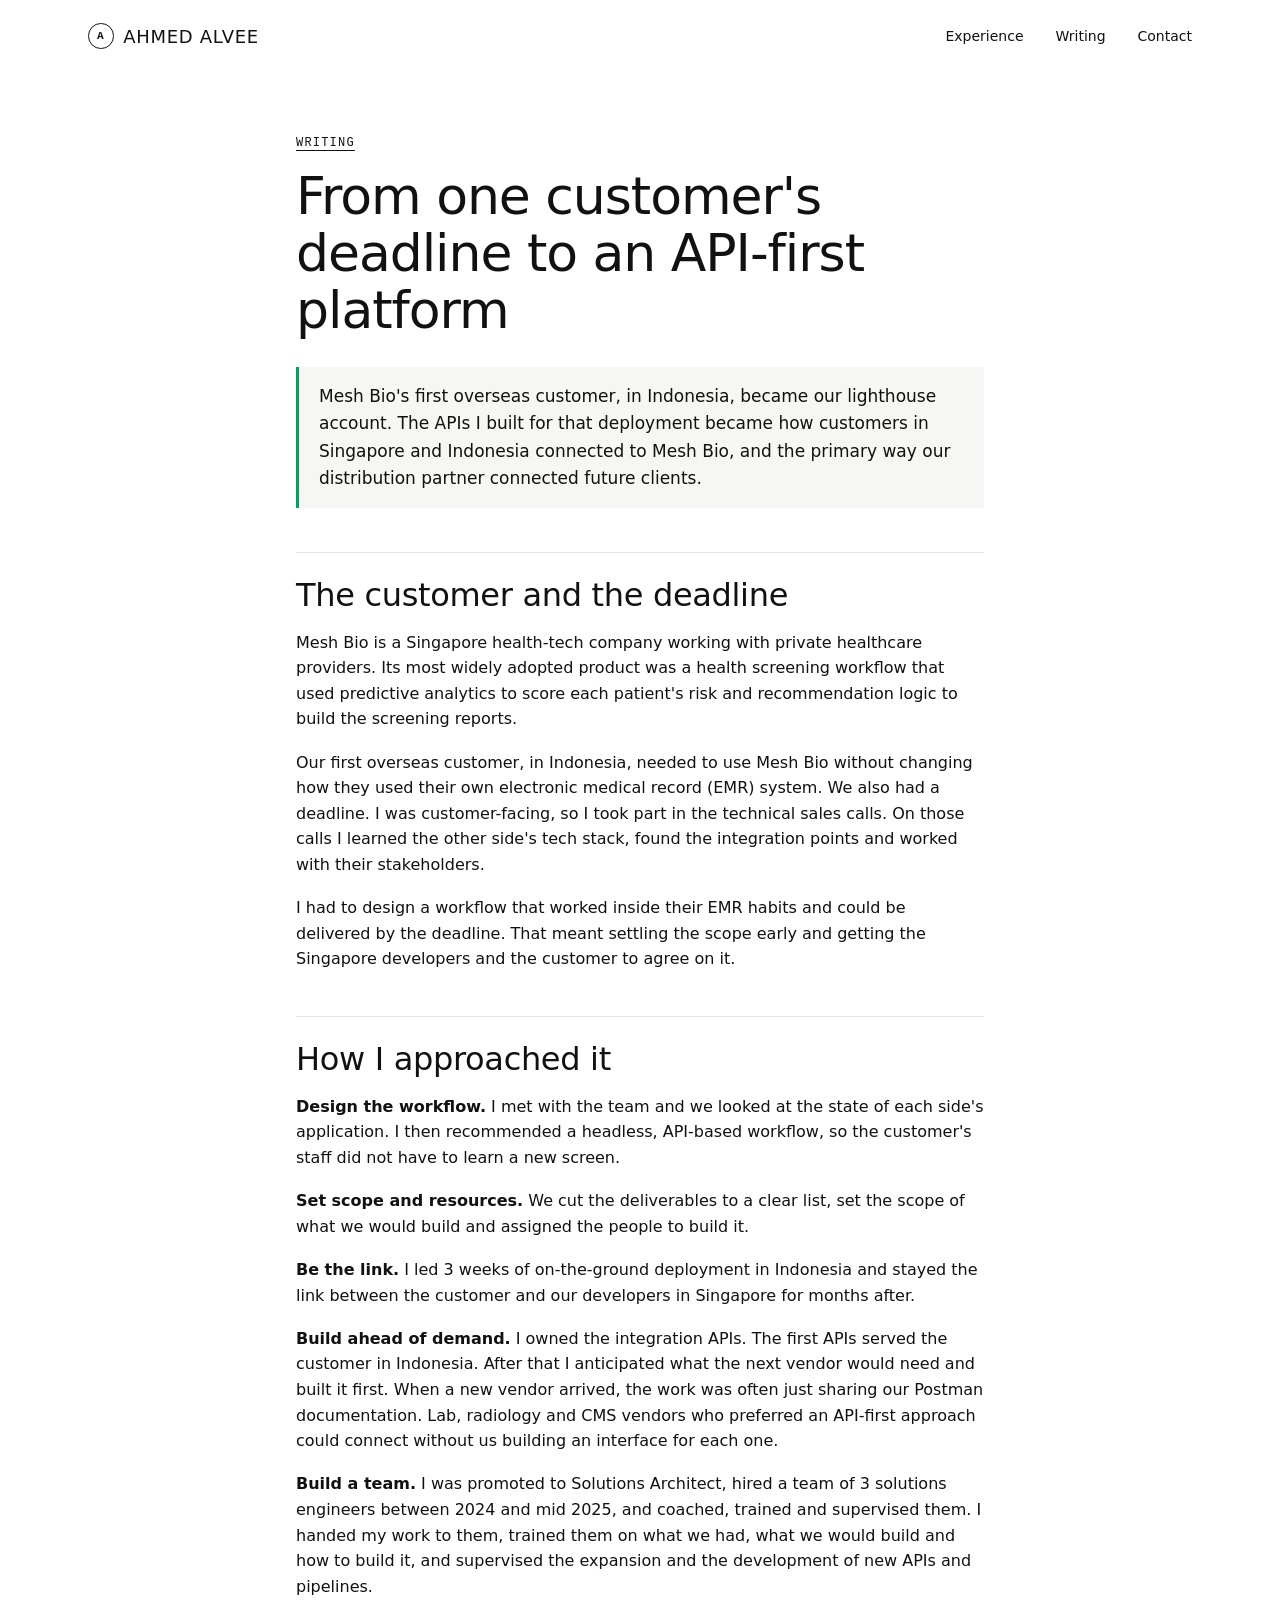
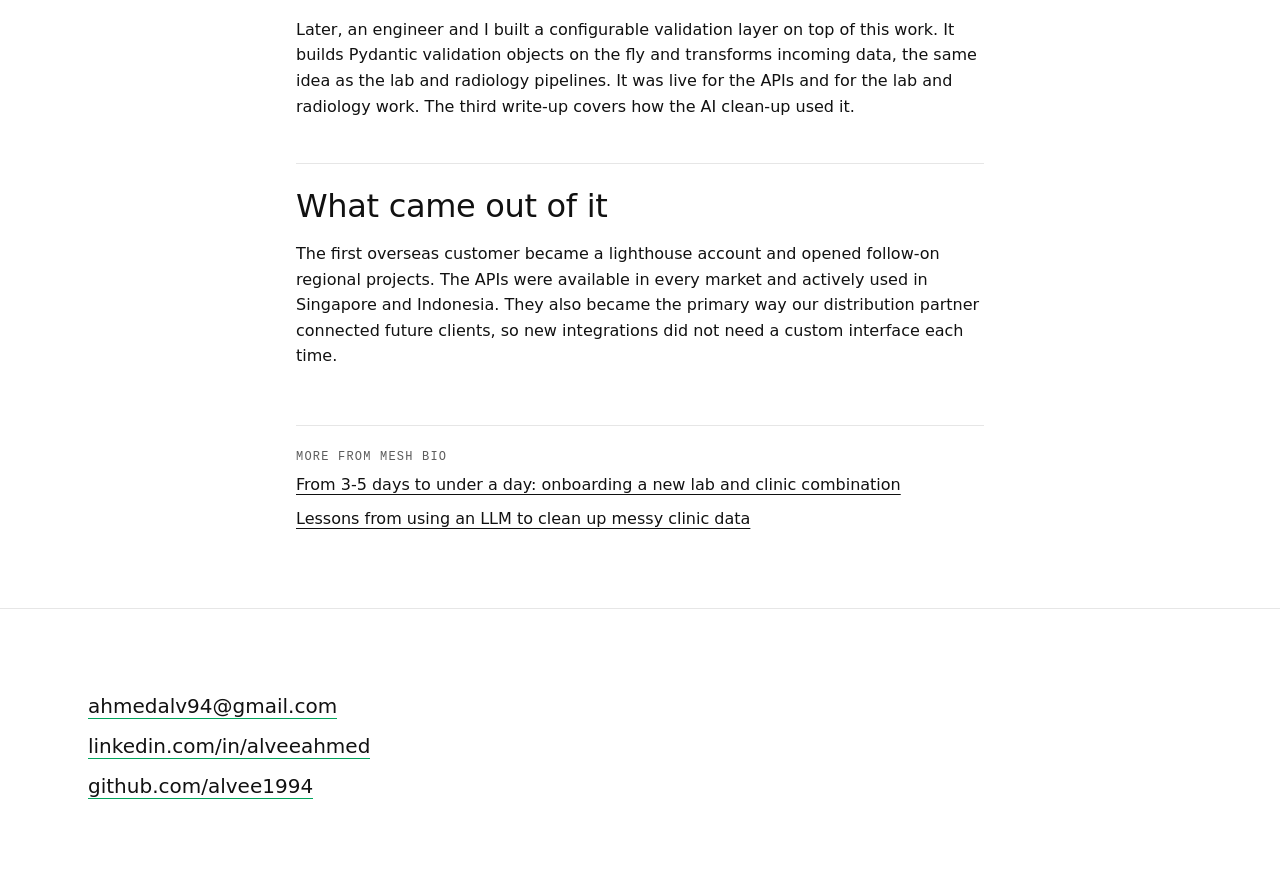
==== commit 7f8ec0a0: "copy: align portfolio with current CV and AI solutions roles - Fix stale facts: team of 3 (was 2-3)," ====
--- a/writing/apis.html
+++ b/writing/apis.html
@@ -33,13 +33,13 @@
 <p><strong>Set scope and resources.</strong> We cut the deliverables to a clear list, set the scope of what we would build and assigned the people to build it.</p>
 <p><strong>Be the link.</strong> I led 3 weeks of on-the-ground deployment in Indonesia and stayed the link between the customer and our developers in Singapore for months after.</p>
 <p><strong>Build ahead of demand.</strong> I owned the integration APIs. The first APIs served the customer in Indonesia. After that I anticipated what the next vendor would need and built it first. When a new vendor arrived, the work was often just sharing our Postman documentation. Lab, radiology and CMS vendors who preferred an API-first approach could connect without us building an interface for each one.</p>
-<p><strong>Build a team.</strong> I was promoted to Solutions Architect, hired a team of 2-3 solutions engineers between 2024 and mid 2025, and trained and supervised them. I handed my work to them, trained them on what we had, what we would build and how to build it, and supervised the expansion and the development of new APIs and pipelines.</p>
+<p><strong>Build a team.</strong> I was promoted to Solutions Architect, hired a team of 3 solutions engineers between 2024 and mid 2025, and coached, trained and supervised them. I handed my work to them, trained them on what we had, what we would build and how to build it, and supervised the expansion and the development of new APIs and pipelines.</p>
 <p>Later, an engineer and I built a configurable validation layer on top of this work. It builds Pydantic validation objects on the fly and transforms incoming data, the same idea as the lab and radiology pipelines. It was live for the APIs and for the lab and radiology work. The third write-up covers how the AI clean-up used it.</p>
 <h2>What came out of it</h2>
 <p>The first overseas customer became a lighthouse account and opened follow-on regional projects. The APIs were available in every market and actively used in Singapore and Indonesia. They also became the primary way our distribution partner connected future clients, so new integrations did not need a custom interface each time.</p>
 <nav class="more" aria-label="More writing">
 <span>More from Mesh Bio</span>
-<a href="pipeline.html">From a week to a day: onboarding a new lab and clinic combination</a>
+<a href="pipeline.html">From 3-5 days to under a day: onboarding a new lab and clinic combination</a>
 <a href="llm-lessons.html">Lessons from using an LLM to clean up messy clinic data</a>
 </nav>
 </main>
